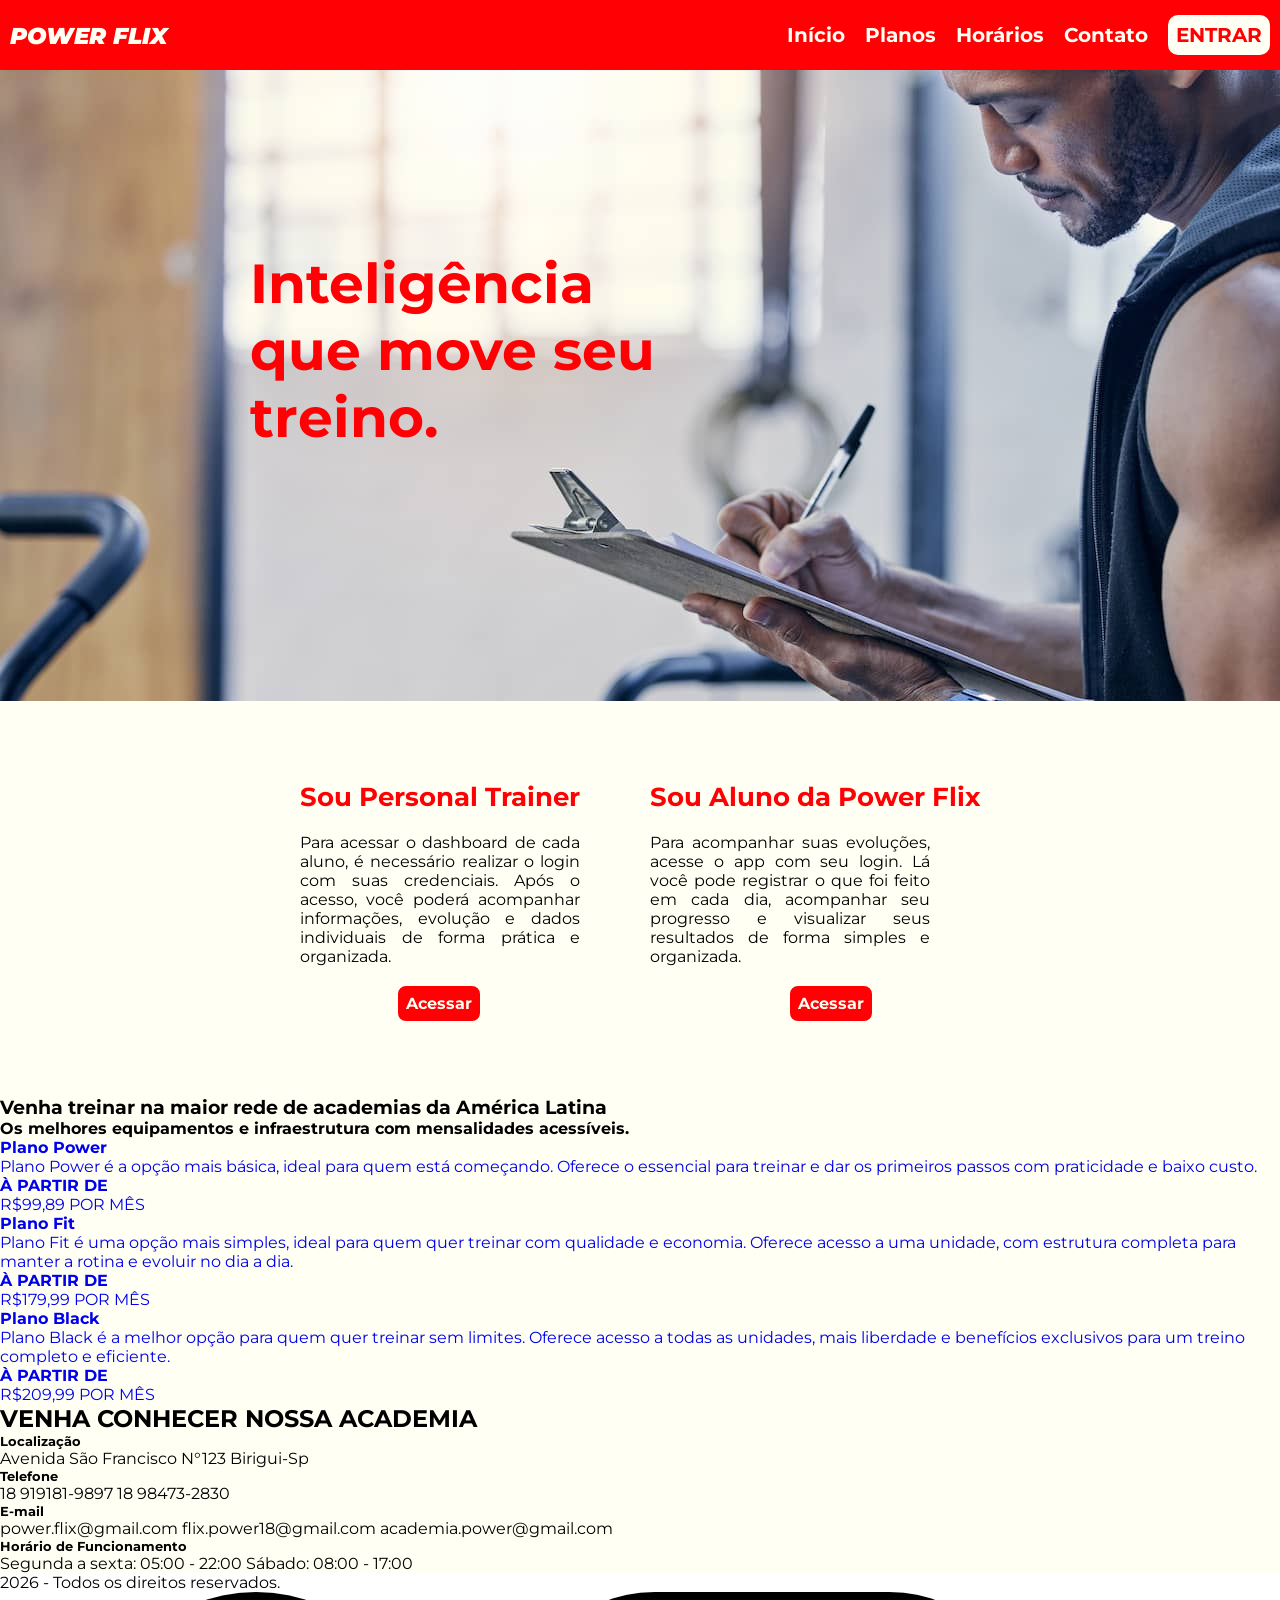
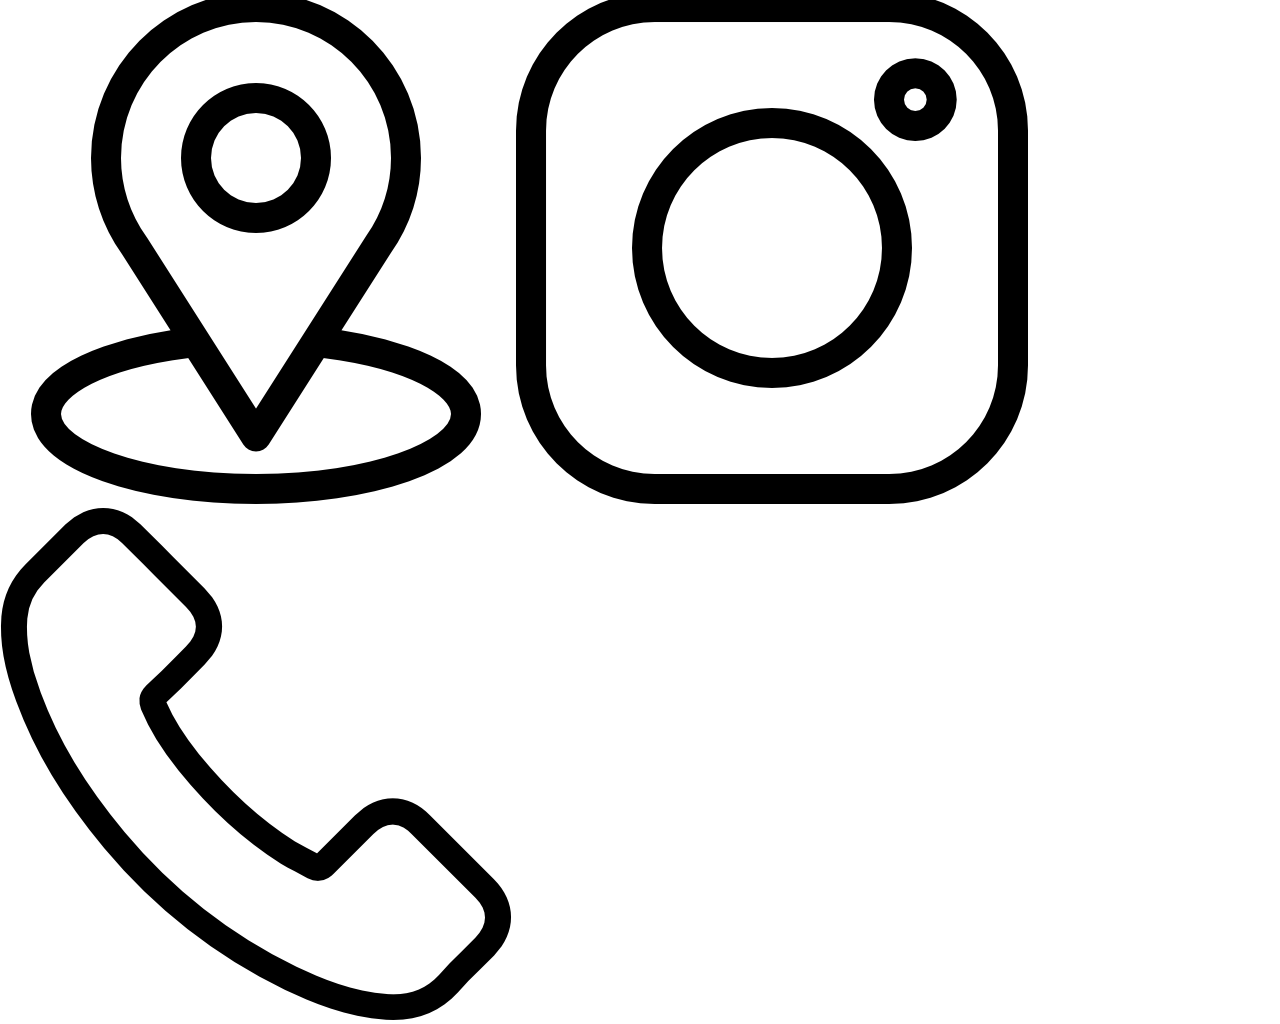
==== POWER-FLIX/index.html @ 1af7c123 "Add files via upload esses estão certos" ====
<!DOCTYPE html>
<html lang="pt-br" dir="ltr">
<head>
    <link rel="stylesheet" href="assets/css/style.css">
    <meta charset="UTF-8">
    <meta name="viewport" content="width=device-width, initial-scale=1.0">
    <title>Início - POWERFLIX</title>
</head>
<body>
    <header>
        <a href="#"><h3>POWER FLIX</h3></a>
        <nav>
            <a href="#">Início</a>
            <a href="#">Planos</a>
            <a href="#">Horários</a>
            <a href="#">Contato</a>
            <a href="#" class="botao">ENTRAR</a>
        </nav>
    </header>
    <main>
        <section class="banner">
            <h2>Inteligência que move seu treino.</h2>
        </section>
        <section class="texto-acessar-app">
            <div class="sou-personal-aluno">
                <h4>Sou Personal Trainer</h4>
                <p>
                    Para acessar o dashboard de cada aluno,
                    é necessário realizar o login com suas credenciais.
                    Após o acesso, você poderá acompanhar informações,
                    evolução e dados individuais de forma prática e organizada.
                </p>
            </div>
            <div class="sou-personal-aluno">
                <h4>Sou Aluno da Power Flix</h4>
                <p>
                    Para acompanhar suas evoluções,
                    acesse o app com seu login.
                    Lá você pode registrar o que foi feito em
                    cada dia, acompanhar seu progresso e visualizar seus
                    resultados de forma simples e organizada.
                </p>
            </div>
        </section>
        <div class="botoes-acessar">
            <a href="#" class="botao-2">Acessar</a>
            <a href="#" class="botao-2">Acessar</a>  
        </div>
        <section class="planos">
            <h3>Venha treinar na maior rede de academias da América Latina</h3>
            <h4>Os melhores equipamentos e infraestrutura com mensalidades acessíveis.</h4>
            <a href="#" class="planos">
                <h4>Plano Power</h4>
                <p>Plano Power é a opção mais básica, ideal para quem está começando. Oferece o essencial para treinar e dar os primeiros passos com praticidade e baixo custo.</p>
                <h4>À PARTIR DE</h4>
                <p>R$99,89 POR MÊS</p>
            </a>
            <a href="#" class="planos">
                <h4>Plano Fit</h4>
                <p>Plano Fit é uma opção mais simples, ideal para quem quer treinar com qualidade e economia. Oferece acesso a uma unidade, com estrutura completa para manter a rotina e evoluir no dia a dia.</p>
                <h4>À PARTIR DE</h4>
                <p>R$179,99 POR MÊS</p>
            </a>
            <a href="#" class="planos">
                <h4>Plano Black</h4>
                <p>Plano Black é a melhor opção para quem quer treinar sem limites. Oferece acesso a todas as unidades, mais liberdade e benefícios exclusivos para um treino completo e eficiente.</p>
                <h4>À PARTIR DE</h4>
                <p>R$209,99 POR MÊS</p>
            </a>
            </section>
            <section class="dados">
                <h2>VENHA CONHECER NOSSA ACADEMIA</h2>
                <div class="info">
                    <h5>Localização</h5>
                    <p>Avenida São Francisco N°123 Birigui-Sp</p>
                </div>
                <div class="info">
                    <h5>Telefone</h5>
                    <p>18 919181-9897 18 98473-2830</p>
                </div>
                <div class="info">
                    <h5>E-mail</h5>
                    <p>power.flix@gmail.com flix.power18@gmail.com academia.power@gmail.com</p>
                </div>
                <div class="info">
                    <h5>Horário de Funcionamento</h5>
                    <p>Segunda a sexta: 05:00 - 22:00 Sábado: 08:00 - 17:00</p>
                </div>
            </section>
    </main>
    <footer>
    <p>2026 - Todos os direitos reservados.</p>
        <div class="icones">
            <div>
                <a href="#" target="_blank">
                    <img src="assets/img/loca-icon.png" alt="Icone de localização">
                </a>
                <a href="#" target="_blank">
                    <img src="assets/img/insta-icon.png" alt="Ícone do instagram">
                </a>
                <a href="#" target="_blank">
                    <img src="assets/img/telefone.png" alt="Ícone de telefone">
                </a>
            </div>
        </div>
    </footer>
</body>
</html>
---- POWER-FLIX/assets/css/style.css ----
@import url('https://fonts.googleapis.com/css2?family=Montserrat:ital,wght@0,100..900;1,100..900&display=swap');
*{
    margin: 0px;
    padding: 0px;
    border: 0;
    text-decoration: none;
    box-sizing: border-box;
    font-family: Montserrat, Arial, Helvetica, sans-serif;
}
:root{
    --cor-principal: #FF0004;
    --cor-secundaria: #F96851;
    --cor-do-fundo: #FFFFF3;
    --cor-texto: #000000;
    --cor-texto-secundaria: #9B9B9B;
}
header{
    position: fixed;
    background-color: var(--cor-principal);
    display: flex;
    justify-content: space-between;
    align-items: center;
    font-size: 20px;
    font-weight: bold;
    color: var(--cor-do-fundo);
    height: 70px;
    width: 100%;
}
header a{
    color: var(--cor-do-fundo);
    transition: all 0.25s;
}
header nav{
    display: flex;
    gap: 20px;
    align-items: center;
    color: var(--cor-do-fundo);
}
header a:hover{
    font-size: 22px;
    font-weight: bolder;
}
header h3{
    color: var(--cor-do-fundo);
    font-weight: bolder;
    font-style: italic;
    margin-left: 10px;
}
.botao{
    color: var(--cor-principal);
    background-color: var(--cor-do-fundo);
    padding: 5px;
    margin-right: 10px;
    border: var(--cor-do-fundo) solid 3px;
    border-radius: 10px;
    transition: all 0.15s;
}
.botao:hover{
    color: var(--cor-do-fundo);
    background-color: var(--cor-principal);
    padding: 6px;
}
.banner{
    background-image: url(../img/banner-landing-page.jpg);
    display: flex;
    justify-content: flex-start;
    padding: 250px;
}
.banner h2{
    max-width: 455px;
    font-size: 55px;
    color: var(--cor-principal);
}
main{
    background-color: var(--cor-do-fundo);
}
.texto-acessar-app{
    padding-top: 80px;
    display: flex;
    justify-content: center;
    gap: 70px;
}
.texto-acessar-app p{
    padding-top: 20px;
    padding-bottom: 20px;
    max-width: 280px;
    text-align: justify;
}
.texto-acessar-app h4{
    color: var(--cor-principal);
    min-width: fit-content;
    font-size: 26px;
}
.botao-2{
    color: var(--cor-do-fundo);
    background-color: var(--cor-principal);
    font-weight: bold;
    padding: 5px;
    margin-right: 10px;
    border: var(--cor-principal) solid 3px;
    border-radius: 8px;
    transition: all 0.15s ease-in-out;
}
.botao-2:hover{
    color: var(--cor-principal);
    background-color: var(--cor-do-fundo);
    padding: 7px;
}
.botoes-acessar{
    display: flex;
    justify-content: center;
    align-items: center;
    gap: 300px;
    margin-bottom: 75px;
}
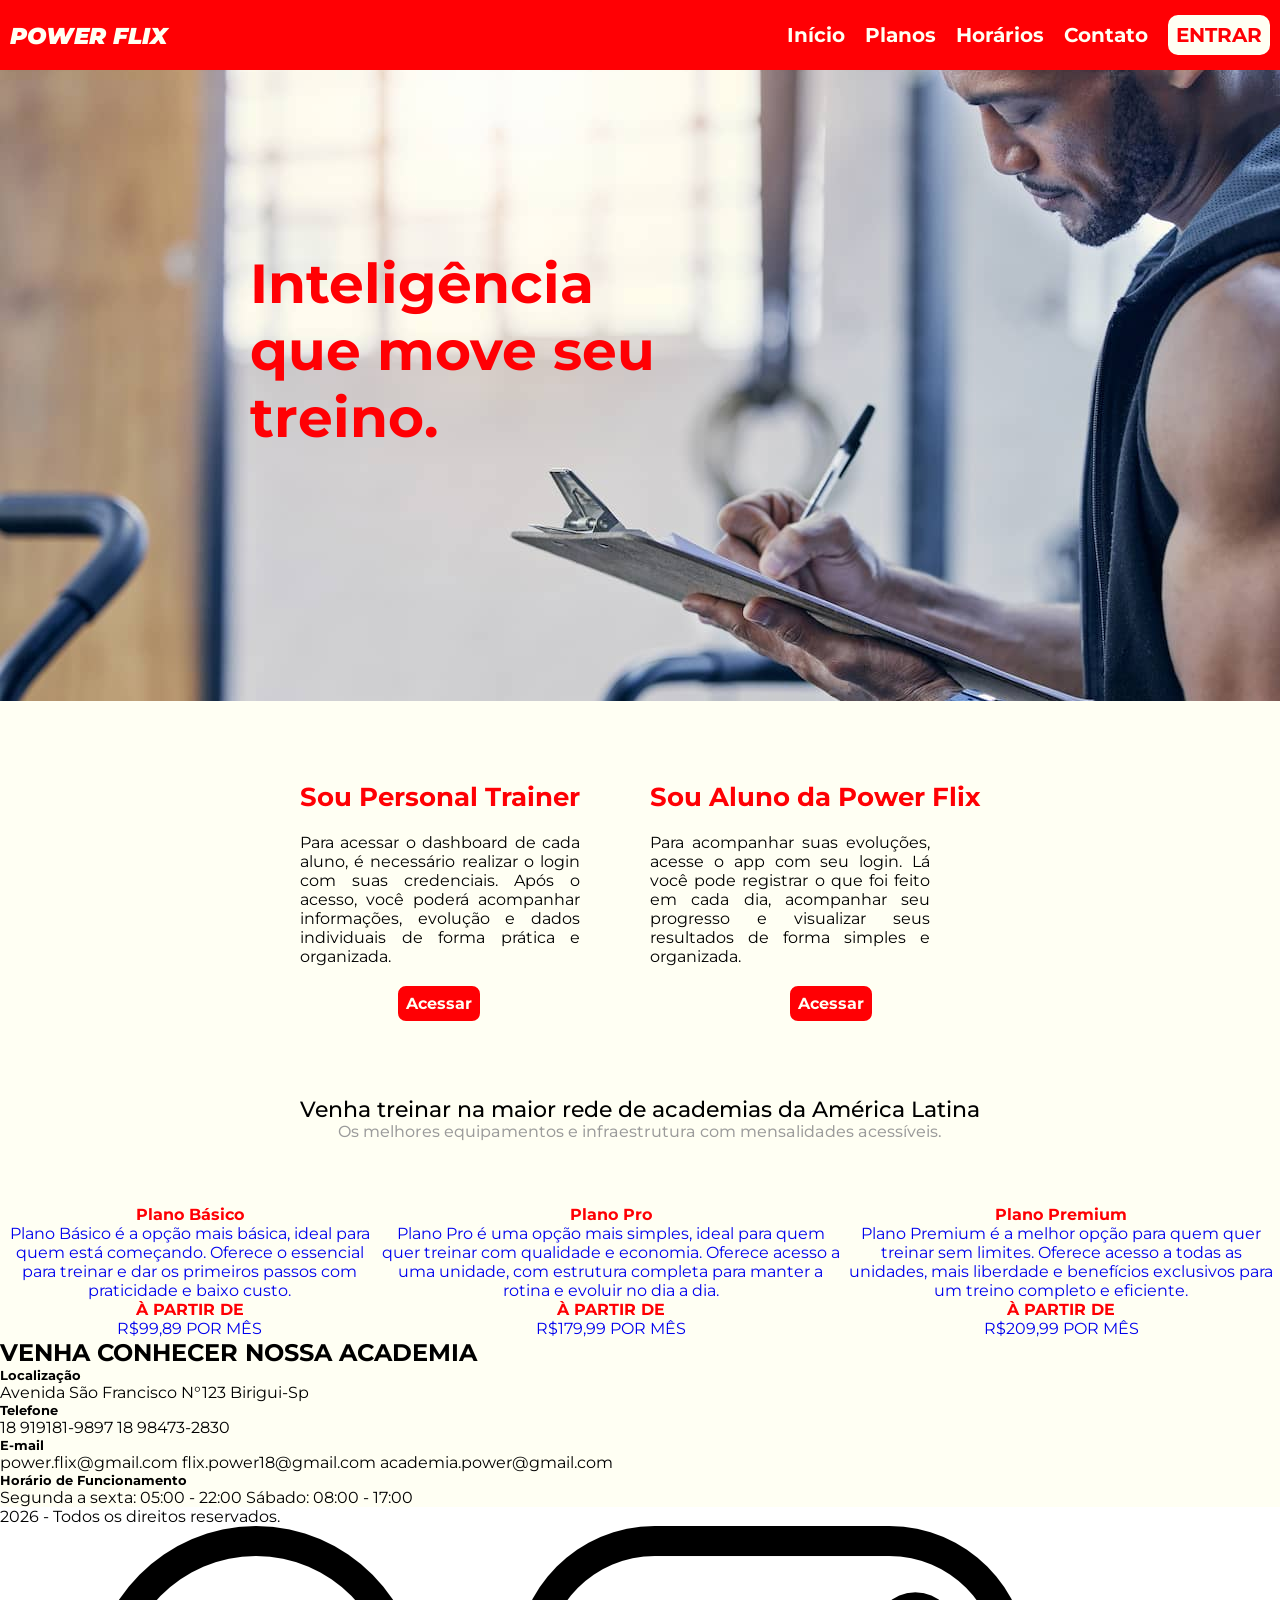
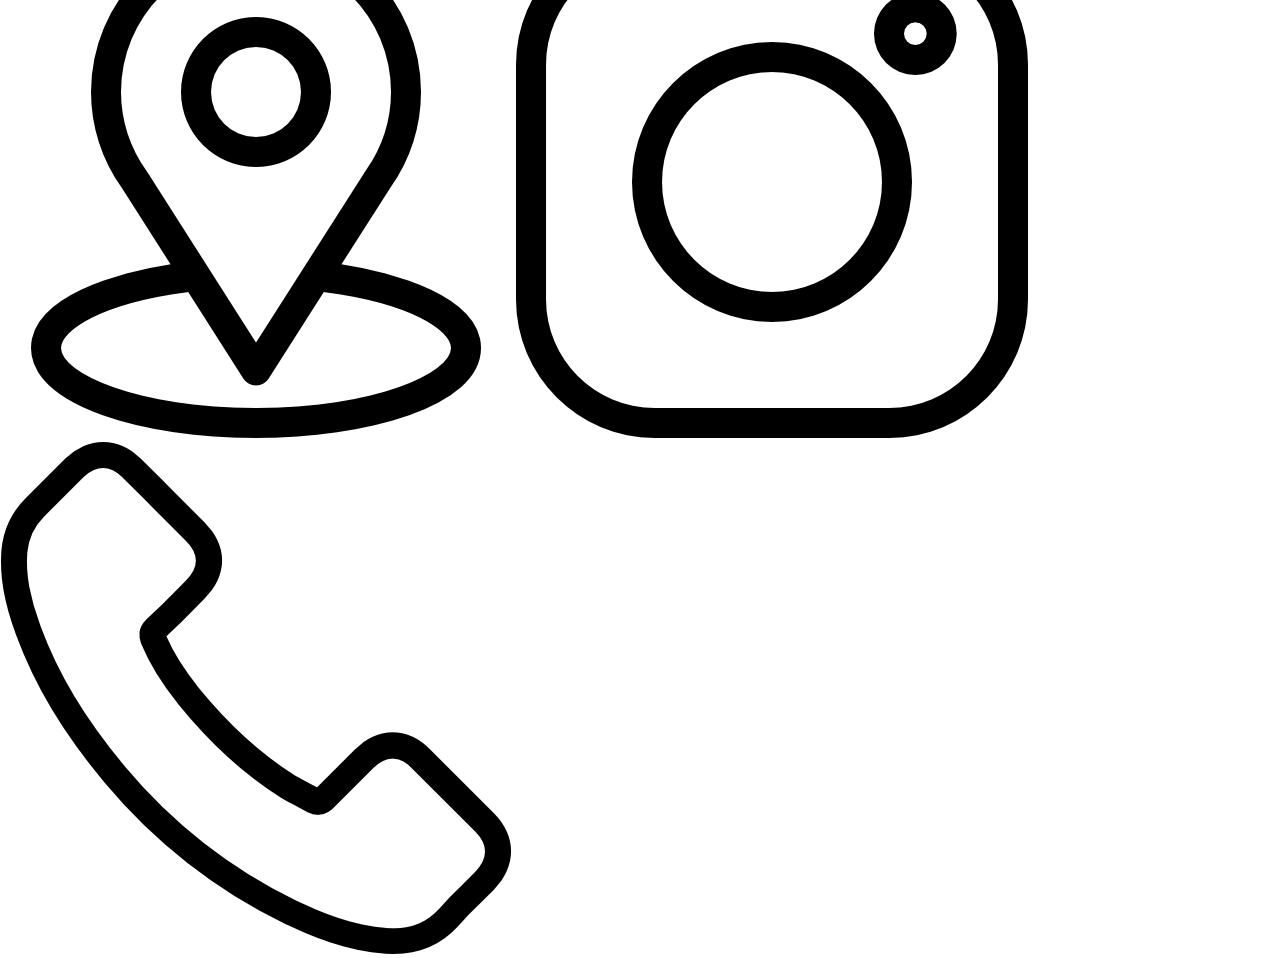
==== commit e5680c94: "Add files via upload" ====
--- a/POWER-FLIX/index.html
+++ b/POWER-FLIX/index.html
@@ -48,25 +48,27 @@
         </div>
         <section class="planos">
             <h3>Venha treinar na maior rede de academias da América Latina</h3>
-            <h4>Os melhores equipamentos e infraestrutura com mensalidades acessíveis.</h4>
-            <a href="#" class="planos">
-                <h4>Plano Power</h4>
-                <p>Plano Power é a opção mais básica, ideal para quem está começando. Oferece o essencial para treinar e dar os primeiros passos com praticidade e baixo custo.</p>
-                <h4>À PARTIR DE</h4>
-                <p>R$99,89 POR MÊS</p>
-            </a>
-            <a href="#" class="planos">
-                <h4>Plano Fit</h4>
-                <p>Plano Fit é uma opção mais simples, ideal para quem quer treinar com qualidade e economia. Oferece acesso a uma unidade, com estrutura completa para manter a rotina e evoluir no dia a dia.</p>
-                <h4>À PARTIR DE</h4>
-                <p>R$179,99 POR MÊS</p>
-            </a>
-            <a href="#" class="planos">
-                <h4>Plano Black</h4>
-                <p>Plano Black é a melhor opção para quem quer treinar sem limites. Oferece acesso a todas as unidades, mais liberdade e benefícios exclusivos para um treino completo e eficiente.</p>
-                <h4>À PARTIR DE</h4>
-                <p>R$209,99 POR MÊS</p>
-            </a>
+            <h4 class="subtitulo">Os melhores equipamentos e infraestrutura com mensalidades acessíveis.</h4>
+            <div class="botao-planos">
+                <a href="#" class="plano">
+                    <h4>Plano Básico</h4>
+                    <p>Plano Básico é a opção mais básica, ideal para quem está começando. Oferece o essencial para treinar e dar os primeiros passos com praticidade e baixo custo.</p>
+                    <h4>À PARTIR DE</h4>
+                    <p>R$99,89 POR MÊS</p>
+                </a>
+                <a href="#" class="plano2">
+                    <h4>Plano Pro</h4>
+                    <p>Plano Pro é uma opção mais simples, ideal para quem quer treinar com qualidade e economia. Oferece acesso a uma unidade, com estrutura completa para manter a rotina e evoluir no dia a dia.</p>
+                    <h4>À PARTIR DE</h4>
+                    <p>R$179,99 POR MÊS</p>
+                </a>
+                <a href="#" class="plano3">
+                    <h4>Plano Premium</h4>
+                    <p>Plano Premium é a melhor opção para quem quer treinar sem limites. Oferece acesso a todas as unidades, mais liberdade e benefícios exclusivos para um treino completo e eficiente.</p>
+                    <h4>À PARTIR DE</h4>
+                    <p>R$209,99 POR MÊS</p>
+                </a>
+            </div>
             </section>
             <section class="dados">
                 <h2>VENHA CONHECER NOSSA ACADEMIA</h2>
--- a/POWER-FLIX/assets/css/style.css
+++ b/POWER-FLIX/assets/css/style.css
@@ -112,4 +112,28 @@
     align-items: center;
     gap: 300px;
     margin-bottom: 75px;
+}
+.planos h3{
+    text-align: center;
+    font-weight: 500;
+    color: var(--cor-texto);
+    font-size: 1.35em;
+}
+.subtitulo{
+    text-align: center;
+    font-weight: 450;
+    font-size: 1em;
+    color: var(--cor-texto-secundaria);
+    padding-bottom: 5%;
+}
+.botao-planos{
+    display: flex;
+    align-items: center;
+    justify-content: center;
+    text-align: center;
+}
+
+.planos a h4{
+    color: var(--cor-principal);
+
 }
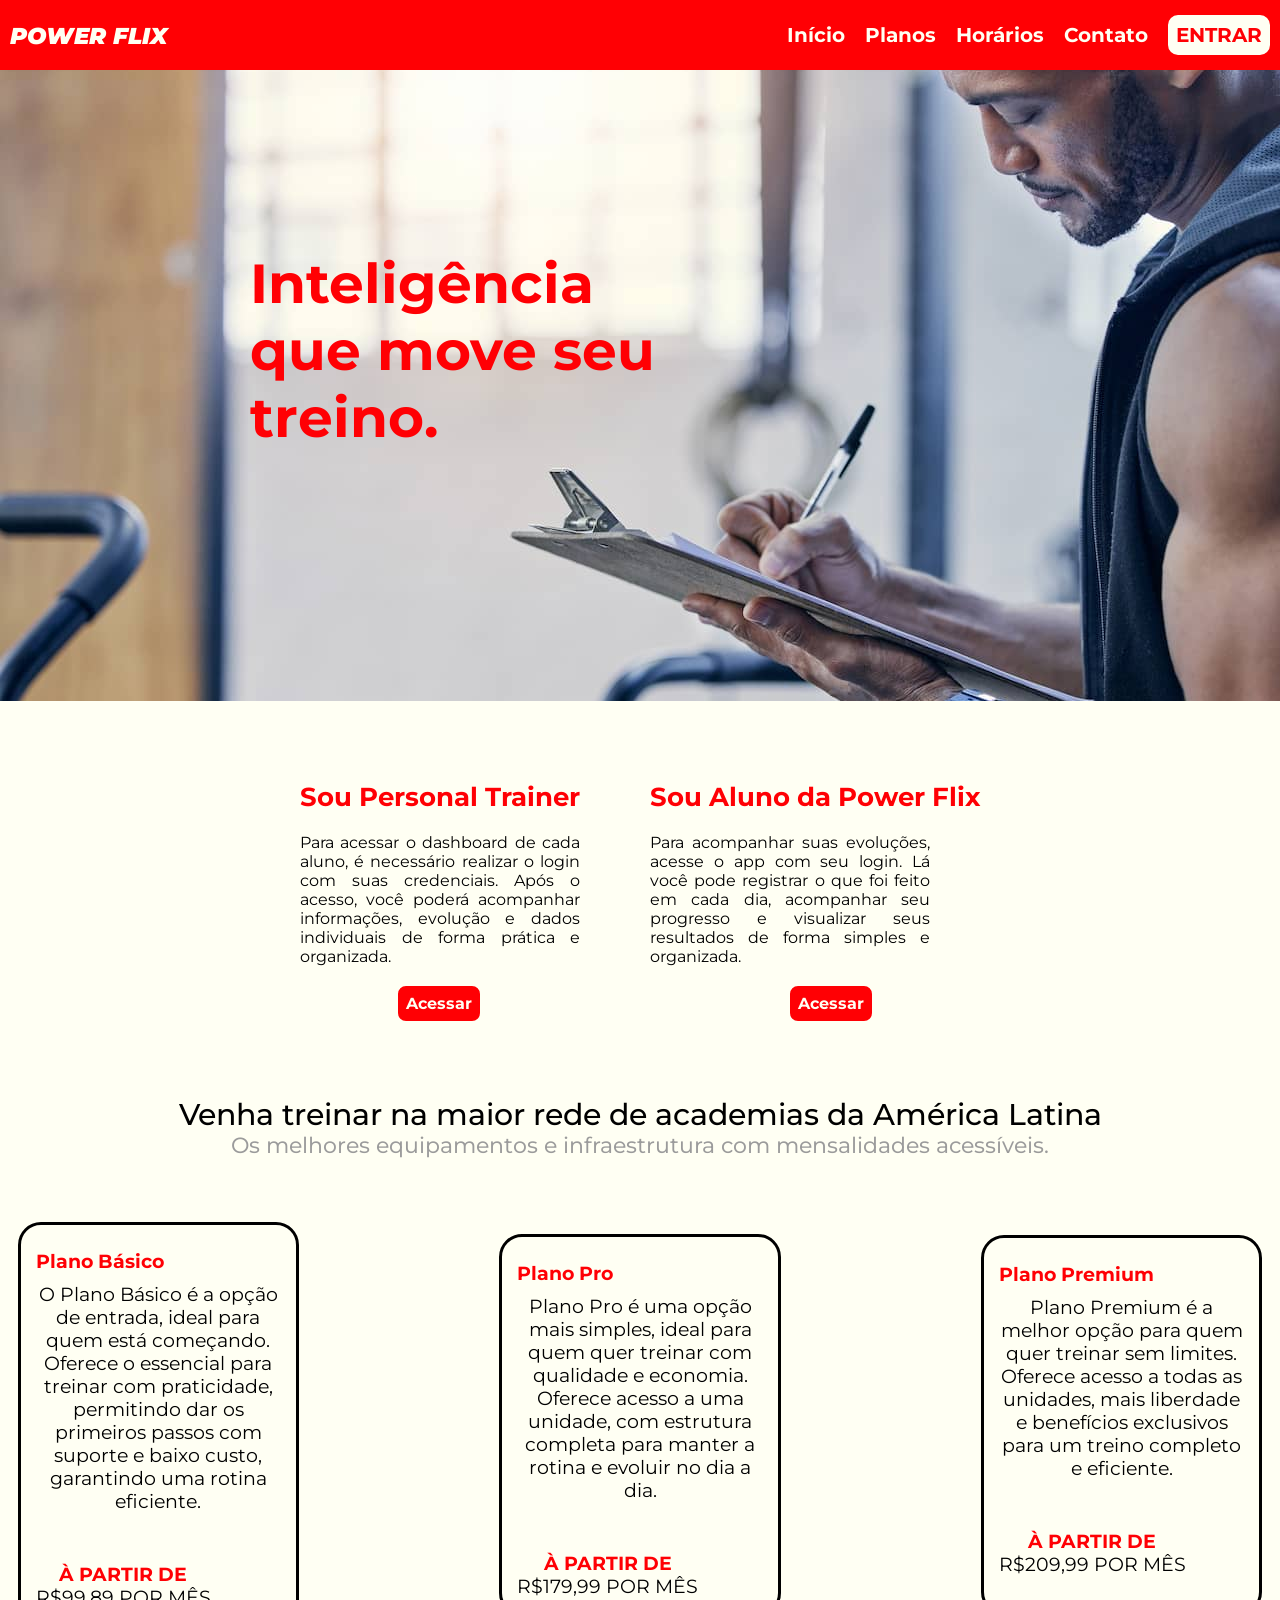
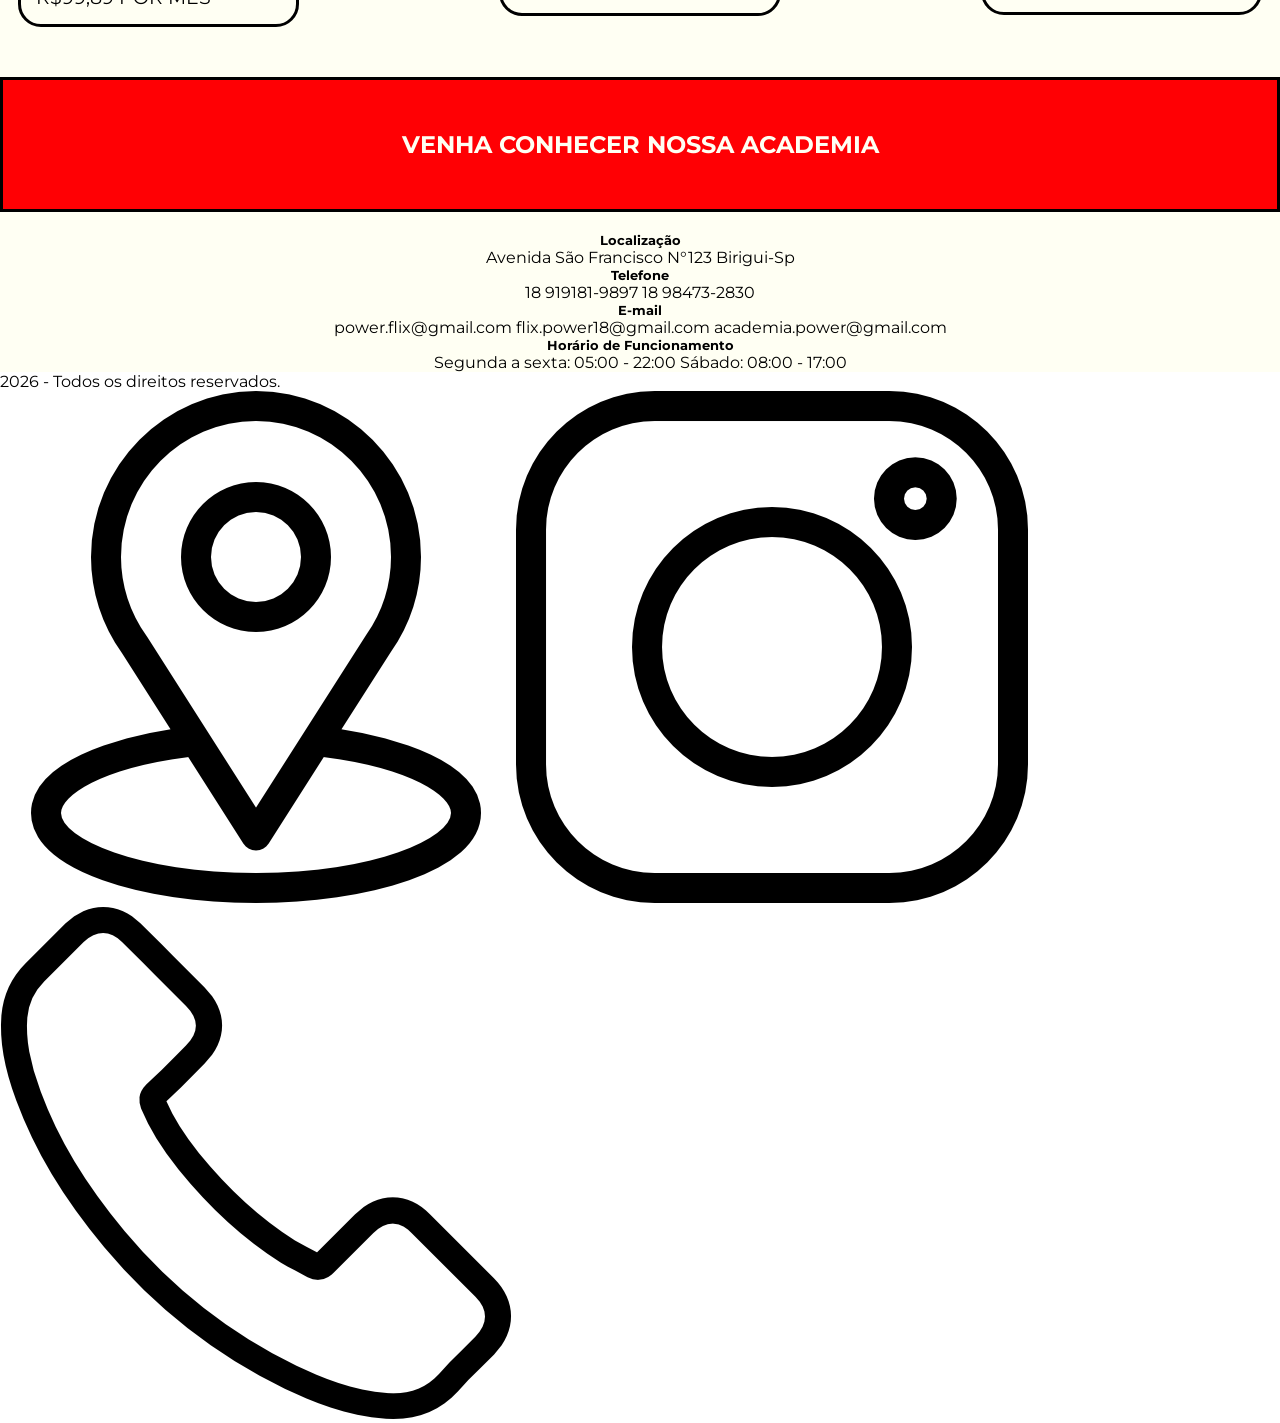
==== commit 95fb8332: "Add files via upload" ====
--- a/POWER-FLIX/index.html
+++ b/POWER-FLIX/index.html
@@ -52,27 +52,33 @@
             <div class="botao-planos">
                 <a href="#" class="plano">
                     <h4>Plano Básico</h4>
-                    <p>Plano Básico é a opção mais básica, ideal para quem está começando. Oferece o essencial para treinar e dar os primeiros passos com praticidade e baixo custo.</p>
-                    <h4>À PARTIR DE</h4>
-                    <p>R$99,89 POR MÊS</p>
+                    <p>O Plano Básico é a opção de entrada, ideal para quem está começando. Oferece o essencial para treinar com praticidade, permitindo dar os primeiros passos com suporte e baixo custo, garantindo uma rotina eficiente.</p>
+                    <div class="preco">
+                        <h4>À PARTIR DE</h4>
+                        <p>R$99,89 POR MÊS</p>
+                    </div>
                 </a>
                 <a href="#" class="plano2">
                     <h4>Plano Pro</h4>
                     <p>Plano Pro é uma opção mais simples, ideal para quem quer treinar com qualidade e economia. Oferece acesso a uma unidade, com estrutura completa para manter a rotina e evoluir no dia a dia.</p>
-                    <h4>À PARTIR DE</h4>
-                    <p>R$179,99 POR MÊS</p>
+                    <div class="preco">
+                        <h4>À PARTIR DE</h4>
+                        <p>R$179,99 POR MÊS</p>
+                    </div>
                 </a>
                 <a href="#" class="plano3">
                     <h4>Plano Premium</h4>
                     <p>Plano Premium é a melhor opção para quem quer treinar sem limites. Oferece acesso a todas as unidades, mais liberdade e benefícios exclusivos para um treino completo e eficiente.</p>
-                    <h4>À PARTIR DE</h4>
-                    <p>R$209,99 POR MÊS</p>
+                    <div class="preco">
+                        <h4>À PARTIR DE</h4>
+                        <p>R$209,99 POR MÊS</p>
+                    </div>
                 </a>
             </div>
             </section>
             <section class="dados">
                 <h2>VENHA CONHECER NOSSA ACADEMIA</h2>
-                <div class="info">
+                <div class="info"> 
                     <h5>Localização</h5>
                     <p>Avenida São Francisco N°123 Birigui-Sp</p>
                 </div>
--- a/POWER-FLIX/assets/css/style.css
+++ b/POWER-FLIX/assets/css/style.css
@@ -117,12 +117,12 @@
     text-align: center;
     font-weight: 500;
     color: var(--cor-texto);
-    font-size: 1.35em;
+    font-size: 1.85em;
 }
 .subtitulo{
     text-align: center;
     font-weight: 450;
-    font-size: 1em;
+    font-size: 1.35em;
     color: var(--cor-texto-secundaria);
     padding-bottom: 5%;
 }
@@ -130,10 +130,56 @@
     display: flex;
     align-items: center;
     justify-content: center;
+    gap: 200px;
+}
+.botao-planos p{
+    color: var(--cor-texto);
+}
+.planos a h4{
+    color: var(--cor-principal);
     text-align: center;
 }
-
-.planos a h4{
-    color: var(--cor-principal);
-
+.botao-planos a{
+    text-align: center;
+    padding-left: 40px;
+    padding-right: 40px;
+    display: flex;
+    align-items: flex-start;
+    justify-content: flex-start;
+    flex-direction: column;
+    gap: 10px;
+    font-size: 19px;
+    max-width: 22%;
+    min-height: 380px;
+    padding: 15px;
+    border: var(--cor-texto) solid 3px;
+    border-radius: 23px;
+    transition: all 0.3s;
+}
+.botao-planos a:hover{
+    border: var(--cor-principal) solid 3px;
+    font-weight: bolder;
+}
+.botao-planos a h4{
+    padding-top: 10px;
+}
+.botao-planos p{
+    max-width: 400px;
+    max-height: 400px;
+}
+.preco{
+    text-align: center;
+    padding-top: 30px;
+}
+.dados{
+    margin-top: 50px;
+    text-align: center;
+}
+.dados h2{
+    margin-bottom: 20px;
+    padding-top: 50px;
+    padding-bottom: 50px;
+    background-color: var(--cor-principal);
+    color: var(--cor-do-fundo);
+    border: var(--cor-texto) solid 3px;
 }
